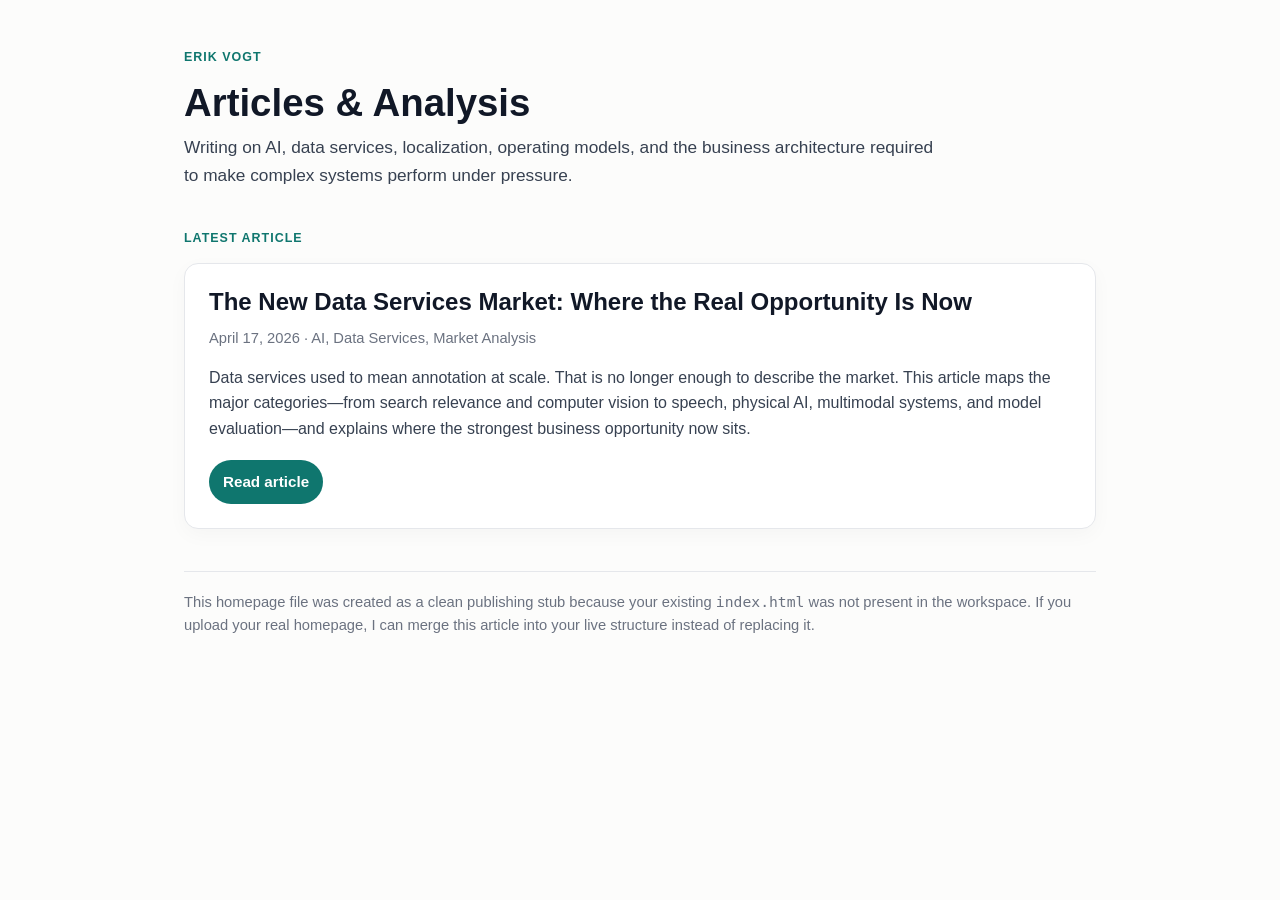
==== articles/index.html @ 4cb59987 "update adding an article with nav" ====
<!DOCTYPE html>
<html lang="en">
<head>
  <meta charset="UTF-8" />
  <meta name="viewport" content="width=device-width, initial-scale=1.0" />
  <title>Erik Vogt | Articles</title>
  <meta name="description" content="Articles and analysis by Erik Vogt on AI, data services, localization, operating models, and business transformation." />
  <style>
    :root {
      --bg: #fcfcfb;
      --panel: #ffffff;
      --text: #1f2937;
      --muted: #6b7280;
      --accent: #0f766e;
      --accent-dark: #115e59;
      --border: #e5e7eb;
      --maxw: 960px;
    }
    * { box-sizing: border-box; }
    body {
      margin: 0;
      background: var(--bg);
      color: var(--text);
      font-family: Arial, Helvetica, sans-serif;
      line-height: 1.6;
    }
    .wrap {
      max-width: var(--maxw);
      margin: 0 auto;
      padding: 48px 24px 72px;
    }
    header {
      margin-bottom: 40px;
    }
    .site-title {
      font-size: 2.4rem;
      line-height: 1.1;
      margin: 0 0 10px;
      color: #111827;
    }
    .site-subtitle {
      max-width: 760px;
      font-size: 1.08rem;
      color: #374151;
      margin: 0;
    }
    .section-label {
      text-transform: uppercase;
      letter-spacing: 0.08em;
      font-size: 0.78rem;
      font-weight: 700;
      color: var(--accent);
      margin-bottom: 14px;
    }
    .articles {
      display: grid;
      grid-template-columns: 1fr;
      gap: 22px;
    }
    .card {
      background: var(--panel);
      border: 1px solid var(--border);
      border-radius: 14px;
      padding: 24px;
      box-shadow: 0 6px 20px rgba(0,0,0,0.03);
    }
    .card h2 {
      margin: 0 0 10px;
      font-size: 1.5rem;
      line-height: 1.2;
    }
    .card h2 a {
      color: #111827;
      text-decoration: none;
    }
    .card h2 a:hover {
      color: var(--accent-dark);
    }
    .meta {
      color: var(--muted);
      font-size: 0.92rem;
      margin-bottom: 14px;
    }
    .excerpt {
      font-size: 1rem;
      color: #374151;
      margin: 0 0 18px;
    }
    .cta {
      display: inline-block;
      padding: 10px 14px;
      border-radius: 999px;
      background: var(--accent);
      color: white;
      text-decoration: none;
      font-weight: 700;
      font-size: 0.95rem;
    }
    .cta:hover {
      background: var(--accent-dark);
    }
    .note {
      margin-top: 42px;
      padding-top: 18px;
      border-top: 1px solid var(--border);
      color: var(--muted);
      font-size: 0.92rem;
    }
    @media (max-width: 640px) {
      .site-title { font-size: 2rem; }
      .card { padding: 20px; }
      .card h2 { font-size: 1.3rem; }
    }
  </style>
</head>
<body>
  <main class="wrap">
    <header>
      <div class="section-label">Erik Vogt</div>
      <h1 class="site-title">Articles & Analysis</h1>
      <p class="site-subtitle">
        Writing on AI, data services, localization, operating models, and the business architecture required
        to make complex systems perform under pressure.
      </p>
    </header>

    <section>
      <div class="section-label">Latest Article</div>
      <div class="articles">
        <article class="card">
          <h2><a href="data-services-market-article.html">The New Data Services Market: Where the Real Opportunity Is Now</a></h2>
          <div class="meta">April 17, 2026 · AI, Data Services, Market Analysis</div>
          <p class="excerpt">
            Data services used to mean annotation at scale. That is no longer enough to describe the market.
            This article maps the major categories—from search relevance and computer vision to speech, physical AI,
            multimodal systems, and model evaluation—and explains where the strongest business opportunity now sits.
          </p>
          <a class="cta" href="data-services-market-article.html">Read article</a>
        </article>
      </div>
    </section>

    <div class="note">
      This homepage file was created as a clean publishing stub because your existing <code>index.html</code> was not present in the workspace.
      If you upload your real homepage, I can merge this article into your live structure instead of replacing it.
    </div>
  </main>
</body>
</html>
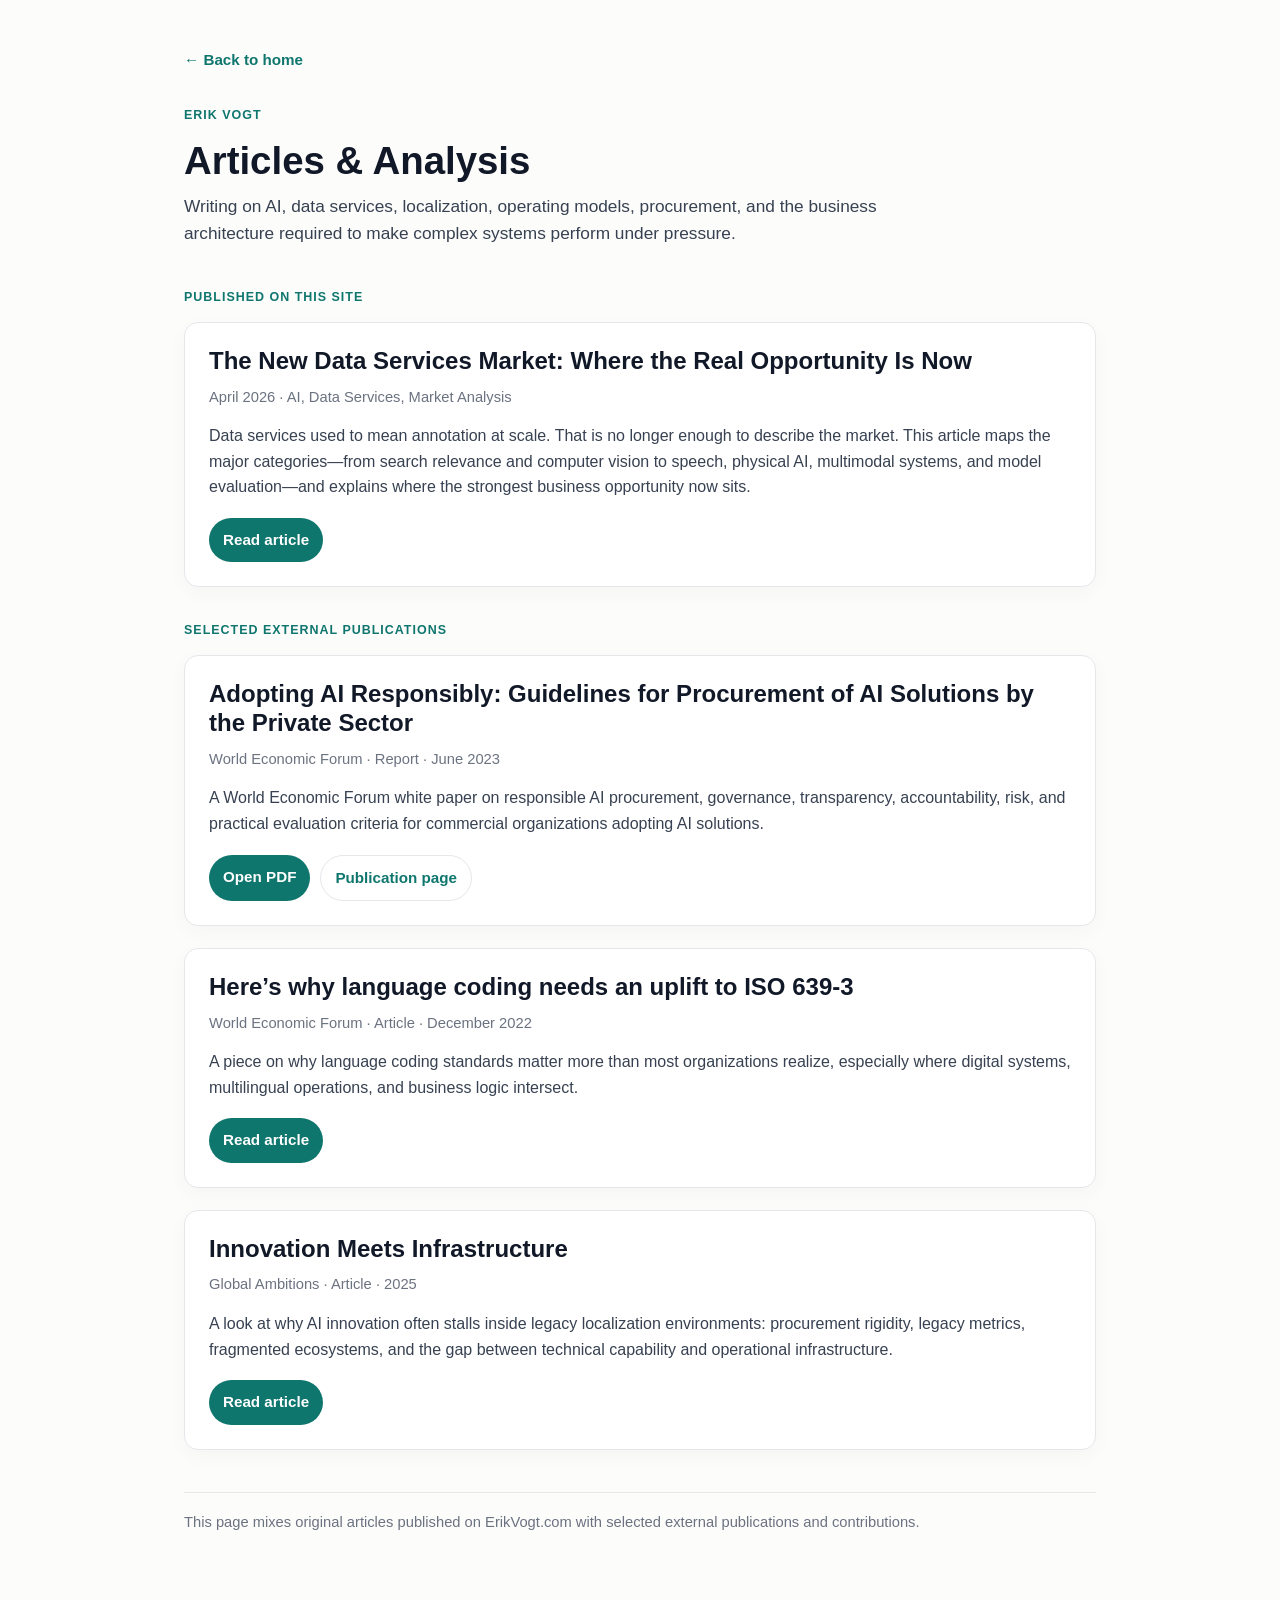
==== commit 5a0f6d77: "fix articles index file" ====
--- a/articles/index.html
+++ b/articles/index.html
@@ -4,7 +4,10 @@
   <meta charset="UTF-8" />
   <meta name="viewport" content="width=device-width, initial-scale=1.0" />
   <title>Erik Vogt | Articles</title>
-  <meta name="description" content="Articles and analysis by Erik Vogt on AI, data services, localization, operating models, and business transformation." />
+  <meta
+    name="description"
+    content="Articles and analysis by Erik Vogt on AI, data services, localization, operating models, and business transformation."
+  />
   <style>
     :root {
       --bg: #fcfcfb;
@@ -16,7 +19,9 @@
       --border: #e5e7eb;
       --maxw: 960px;
     }
+
     * { box-sizing: border-box; }
+
     body {
       margin: 0;
       background: var(--bg);
@@ -24,26 +29,46 @@
       font-family: Arial, Helvetica, sans-serif;
       line-height: 1.6;
     }
+
     .wrap {
       max-width: var(--maxw);
       margin: 0 auto;
       padding: 48px 24px 72px;
     }
+
     header {
       margin-bottom: 40px;
     }
+
+    .top-nav {
+      margin-bottom: 22px;
+      font-size: 0.95rem;
+    }
+
+    .top-nav a {
+      color: var(--accent);
+      text-decoration: none;
+      font-weight: 700;
+    }
+
+    .top-nav a:hover {
+      color: var(--accent-dark);
+    }
+
     .site-title {
       font-size: 2.4rem;
       line-height: 1.1;
       margin: 0 0 10px;
       color: #111827;
     }
+
     .site-subtitle {
       max-width: 760px;
       font-size: 1.08rem;
       color: #374151;
       margin: 0;
     }
+
     .section-label {
       text-transform: uppercase;
       letter-spacing: 0.08em;
@@ -51,12 +76,15 @@
       font-weight: 700;
       color: var(--accent);
       margin-bottom: 14px;
-    }
+      margin-top: 34px;
+    }
+
     .articles {
       display: grid;
       grid-template-columns: 1fr;
       gap: 22px;
     }
+
     .card {
       background: var(--panel);
       border: 1px solid var(--border);
@@ -64,28 +92,40 @@
       padding: 24px;
       box-shadow: 0 6px 20px rgba(0,0,0,0.03);
     }
+
     .card h2 {
       margin: 0 0 10px;
       font-size: 1.5rem;
       line-height: 1.2;
     }
+
     .card h2 a {
       color: #111827;
       text-decoration: none;
     }
+
     .card h2 a:hover {
       color: var(--accent-dark);
     }
+
     .meta {
       color: var(--muted);
       font-size: 0.92rem;
       margin-bottom: 14px;
     }
+
     .excerpt {
       font-size: 1rem;
       color: #374151;
       margin: 0 0 18px;
     }
+
+    .cta-row {
+      display: flex;
+      gap: 10px;
+      flex-wrap: wrap;
+    }
+
     .cta {
       display: inline-block;
       padding: 10px 14px;
@@ -96,9 +136,23 @@
       font-weight: 700;
       font-size: 0.95rem;
     }
+
     .cta:hover {
       background: var(--accent-dark);
     }
+
+    .cta.secondary {
+      background: transparent;
+      color: var(--accent);
+      border: 1px solid var(--border);
+    }
+
+    .cta.secondary:hover {
+      border-color: var(--accent);
+      color: var(--accent-dark);
+      background: #f8fafc;
+    }
+
     .note {
       margin-top: 42px;
       padding-top: 18px;
@@ -106,6 +160,7 @@
       color: var(--muted);
       font-size: 0.92rem;
     }
+
     @media (max-width: 640px) {
       .site-title { font-size: 2rem; }
       .card { padding: 20px; }
@@ -116,34 +171,91 @@
 <body>
   <main class="wrap">
     <header>
+      <div class="top-nav"><a href="../index.html">← Back to home</a></div>
       <div class="section-label">Erik Vogt</div>
       <h1 class="site-title">Articles & Analysis</h1>
       <p class="site-subtitle">
-        Writing on AI, data services, localization, operating models, and the business architecture required
-        to make complex systems perform under pressure.
+        Writing on AI, data services, localization, operating models, procurement,
+        and the business architecture required to make complex systems perform under pressure.
       </p>
     </header>
 
     <section>
-      <div class="section-label">Latest Article</div>
+      <div class="section-label">Published on this site</div>
       <div class="articles">
         <article class="card">
           <h2><a href="data-services-market-article.html">The New Data Services Market: Where the Real Opportunity Is Now</a></h2>
-          <div class="meta">April 17, 2026 · AI, Data Services, Market Analysis</div>
+          <div class="meta">April 2026 · AI, Data Services, Market Analysis</div>
           <p class="excerpt">
             Data services used to mean annotation at scale. That is no longer enough to describe the market.
             This article maps the major categories—from search relevance and computer vision to speech, physical AI,
             multimodal systems, and model evaluation—and explains where the strongest business opportunity now sits.
           </p>
-          <a class="cta" href="data-services-market-article.html">Read article</a>
+          <div class="cta-row">
+            <a class="cta" href="data-services-market-article.html">Read article</a>
+          </div>
         </article>
       </div>
     </section>
 
+    <section>
+      <div class="section-label">Selected external publications</div>
+      <div class="articles">
+        <article class="card">
+          <h2>
+            <a href="https://www.weforum.org/publications/adopting-ai-responsibly-guidelines-for-procurement-of-ai-solutions-by-the-private-sector/" target="_blank" rel="noopener noreferrer">
+              Adopting AI Responsibly: Guidelines for Procurement of AI Solutions by the Private Sector
+            </a>
+          </h2>
+          <div class="meta">World Economic Forum · Report · June 2023</div>
+          <p class="excerpt">
+            A World Economic Forum white paper on responsible AI procurement, governance, transparency,
+            accountability, risk, and practical evaluation criteria for commercial organizations adopting AI solutions.
+          </p>
+          <div class="cta-row">
+            <a class="cta" href="https://www3.weforum.org/docs/WEF_Adopting_AI_Responsibly_Guidelines_for_Procurement_of_AI_Solutions_by_the_Private_Sector_2023.pdf" target="_blank" rel="noopener noreferrer">Open PDF</a>
+            <a class="cta secondary" href="https://www.weforum.org/publications/adopting-ai-responsibly-guidelines-for-procurement-of-ai-solutions-by-the-private-sector/" target="_blank" rel="noopener noreferrer">Publication page</a>
+          </div>
+        </article>
+
+        <article class="card">
+          <h2>
+            <a href="https://www.weforum.org/stories/2022/12/heres-why-language-coding-needs-an-uplift/" target="_blank" rel="noopener noreferrer">
+              Here’s why language coding needs an uplift to ISO 639-3
+            </a>
+          </h2>
+          <div class="meta">World Economic Forum · Article · December 2022</div>
+          <p class="excerpt">
+            A piece on why language coding standards matter more than most organizations realize, especially
+            where digital systems, multilingual operations, and business logic intersect.
+          </p>
+          <div class="cta-row">
+            <a class="cta" href="https://www.weforum.org/stories/2022/12/heres-why-language-coding-needs-an-uplift/" target="_blank" rel="noopener noreferrer">Read article</a>
+          </div>
+        </article>
+
+        <article class="card">
+          <h2>
+            <a href="https://globalambitions.net/innovation-meets-infrastructure/" target="_blank" rel="noopener noreferrer">
+              Innovation Meets Infrastructure
+            </a>
+          </h2>
+          <div class="meta">Global Ambitions · Article · 2025</div>
+          <p class="excerpt">
+            A look at why AI innovation often stalls inside legacy localization environments:
+            procurement rigidity, legacy metrics, fragmented ecosystems, and the gap between technical capability
+            and operational infrastructure.
+          </p>
+          <div class="cta-row">
+            <a class="cta" href="https://globalambitions.net/innovation-meets-infrastructure/" target="_blank" rel="noopener noreferrer">Read article</a>
+          </div>
+        </article>
+      </div>
+    </section>
+
     <div class="note">
-      This homepage file was created as a clean publishing stub because your existing <code>index.html</code> was not present in the workspace.
-      If you upload your real homepage, I can merge this article into your live structure instead of replacing it.
+      This page mixes original articles published on ErikVogt.com with selected external publications and contributions.
     </div>
   </main>
 </body>
-</html>
+</html>
